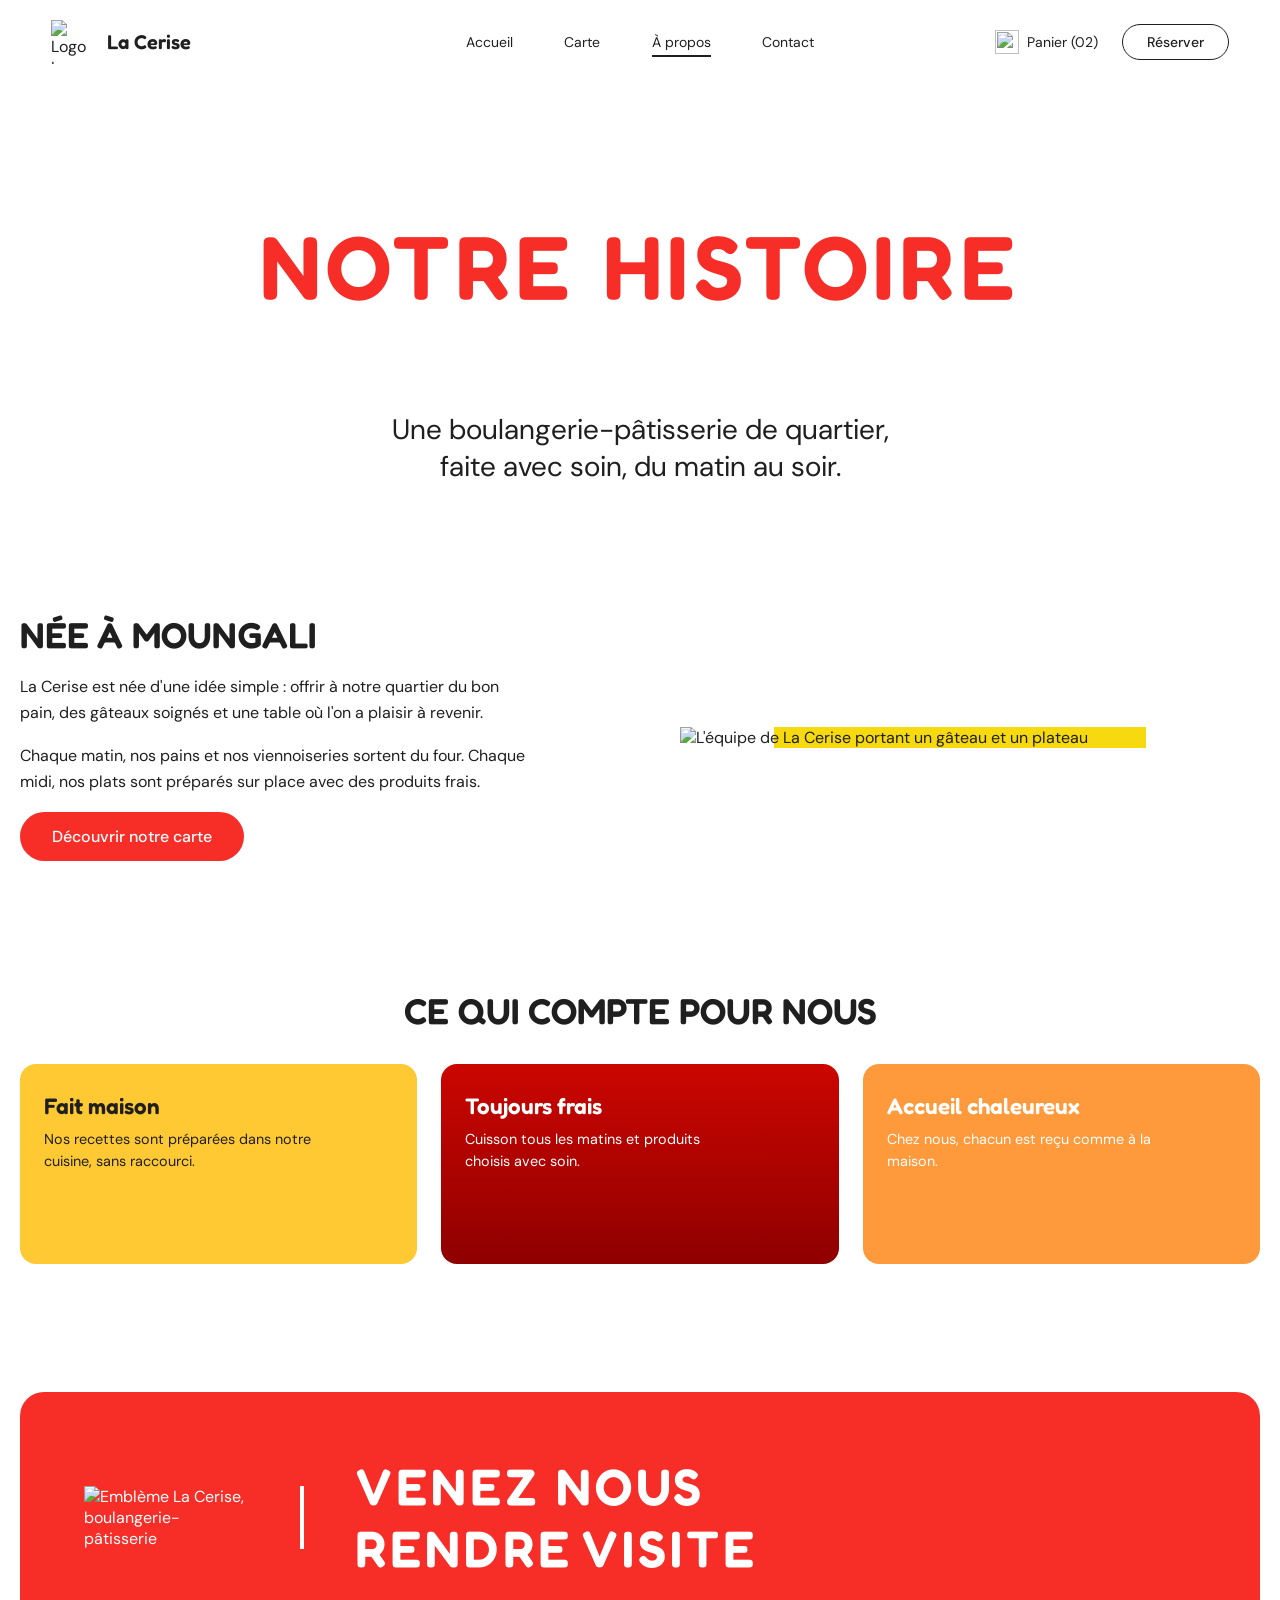
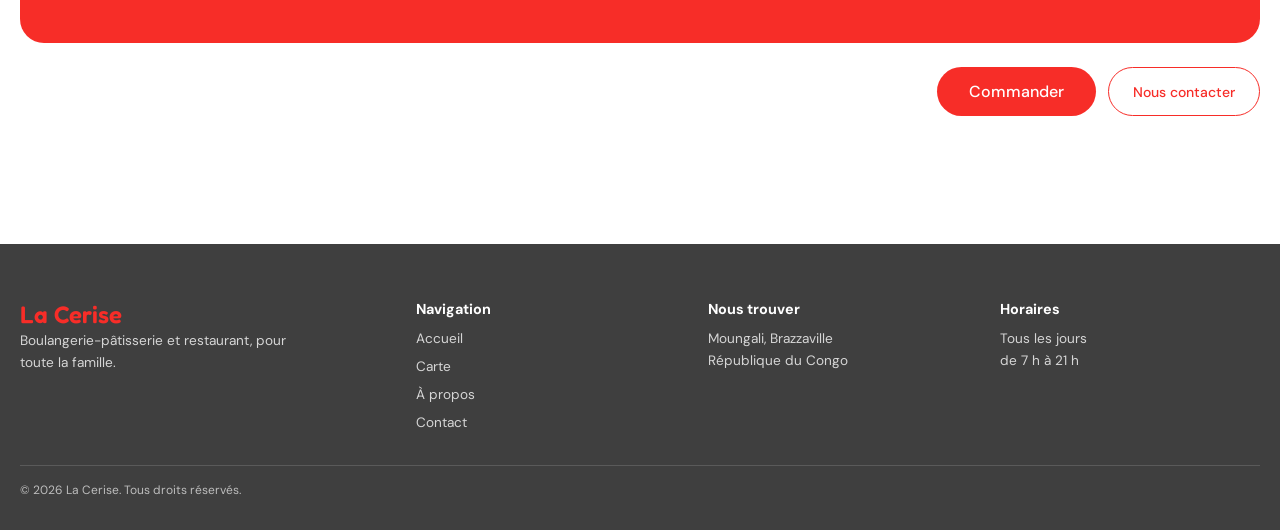
==== src/pages/apropos.html @ cfe27e01 "Conception" ====
<!DOCTYPE html>
<html lang="fr">
<head>
	<meta charset="UTF-8">
	<meta name="viewport" content="width=device-width, initial-scale=1.0">
	<title>À propos - La Cerise</title>
	<link rel="stylesheet" href="./styles/apropos.css">
</head>
<body>
	<header class="__header">
		<a class="__brand" href="./index.html">
			<img class="__brand-logo" src="./assets/logo.png" alt="Logo La Cerise, emblème">
			<span class="__brand-name">La Cerise</span>
		</a>
		<nav class="__nav" aria-label="Navigation principale">
			<ul>
				<li><a href="./index.html">Accueil</a></li>
				<li><a href="./carte.html">Carte</a></li>
				<li><a href="./apropos.html" aria-current="page">À propos</a></li>
				<li><a href="./contact.html">Contact</a></li>
			</ul>
		</nav>
		<div class="__end_header">
			<a class="__panier" href="#" aria-label="Voir le panier">
				<img src="./assets/panier.png" alt=""><span>Panier (02)</span>
			</a>
			<button type="button" class="btn-secondary" id="btn-reserved">Réserver</button>
		</div>
	</header>

	<main>
		<section class="__page-hero">
			<h1 class="__main-title __page-titre">Notre histoire</h1>
			<p class="__main-cta-text">Une boulangerie-pâtisserie de quartier,<br>faite avec soin, du matin au soir.</p>
		</section>

		<section class="__histoire">
			<div class="__histoire-texte">
				<h2>Née à Moungali</h2>
				<p>La Cerise est née d'une idée simple : offrir à notre quartier du bon pain, des gâteaux soignés et une table où l'on a plaisir à revenir.</p>
				<p>Chaque matin, nos pains et nos viennoiseries sortent du four. Chaque midi, nos plats sont préparés sur place avec des produits frais.</p>
				<a class="btn-primary" href="./carte.html">Découvrir notre carte</a>
			</div>
			<div class="__histoire-visuel">
				<img src="./assets/equipe.png" alt="L'équipe de La Cerise portant un gâteau et un plateau">
			</div>
		</section>

		<section class="__valeurs" aria-labelledby="titre-valeurs">
			<h2 class="__section-title" id="titre-valeurs">Ce qui compte pour nous</h2>
			<div class="__valeurs-grille">
				<article class="__valeur __jaune"><h3>Fait maison</h3><p>Nos recettes sont préparées dans notre cuisine, sans raccourci.</p></article>
				<article class="__valeur __rouge"><h3>Toujours frais</h3><p>Cuisson tous les matins et produits choisis avec soin.</p></article>
				<article class="__valeur __orange"><h3>Accueil chaleureux</h3><p>Chez nous, chacun est reçu comme à la maison.</p></article>
			</div>
		</section>

		<section class="__marque" aria-label="Réserver ou commander">
			<div class="__marque-bloc">
				<img src="./assets/logo-blanc.png" alt="Emblème La Cerise, boulangerie-pâtisserie">
				<p>Venez nous<br>rendre visite</p>
			</div>
			<div class="__marque-actions">
				<a class="btn-primary" href="./carte.html">Commander</a>
				<a class="btn-secondary __rouge-bord" href="./contact.html">Nous contacter</a>
			</div>
		</section>
	</main>

	<footer class="__pied">
		<div class="__pied-contenu">
			<div class="__pied-col"><strong>La Cerise</strong><p>Boulangerie-pâtisserie et restaurant, pour toute la famille.</p></div>
			<div class="__pied-col"><h3>Navigation</h3><ul><li><a href="./index.html">Accueil</a></li><li><a href="./carte.html">Carte</a></li><li><a href="./apropos.html">À propos</a></li><li><a href="./contact.html">Contact</a></li></ul></div>
			<div class="__pied-col"><h3>Nous trouver</h3><p>Moungali, Brazzaville<br>République du Congo</p></div>
			<div class="__pied-col"><h3>Horaires</h3><p>Tous les jours<br>de 7 h à 21 h</p></div>
		</div>
		<p class="__pied-droits">© 2026 La Cerise. Tous droits réservés.</p>
	</footer>
</body>
</html>
---- src/pages/styles/apropos.css ----
/* ---------- apropos.css ---------- */
@import url('../../themes/global.css');

.__page-hero { display: flex; flex-direction: column; align-items: center; text-align: center; padding: clamp(24px, 5vw, 64px) 16px clamp(16px, 3vw, 32px); }
.__page-titre { font-size: clamp(2.5rem, 7vw, 6rem); }

/* Histoire */
.__histoire { display: grid; grid-template-columns: 1fr 1fr; align-items: center; gap: 40px; width: min(100% - 32px, 1240px); margin-inline: auto; padding-block: clamp(32px, 5vw, 72px); }
.__histoire-texte { display: flex; flex-direction: column; align-items: flex-start; gap: 18px; }
.__histoire-texte h2 { font-size: clamp(1.5rem, 3vw, 2.25rem); text-transform: uppercase; }
.__histoire-texte p { max-width: 46ch; line-height: 1.6; }
.__histoire-visuel { display: flex; justify-content: center; background: linear-gradient(#F7D90F, #F7D90F) center / 62% 100% no-repeat; }
.__histoire-visuel img { width: 100%; max-width: 560px; }

/* Valeurs */
.__valeurs { width: min(100% - 32px, 1240px); margin-inline: auto; padding-block: clamp(32px, 5vw, 64px); }
.__valeurs-grille { display: grid; grid-template-columns: repeat(3, 1fr); gap: 24px; }
.__valeur { display: flex; flex-direction: column; gap: 10px; min-height: 200px; padding: 28px 24px; border-radius: 16px; color: var(--encre); }
.__valeur h3 { font-size: 1.4rem; }
.__valeur p { font-size: .9rem; line-height: 1.5; max-width: 28ch; }
.__jaune { background: var(--beurre); }
.__orange { background: #FF9A3C; color: #fff; }
.__rouge { background: linear-gradient(180deg, var(--cerise), #8F0000); color: #fff; }

@media (max-width: 900px) {
    .__histoire { grid-template-columns: 1fr; }
    .__valeurs-grille { grid-template-columns: 1fr; }
}
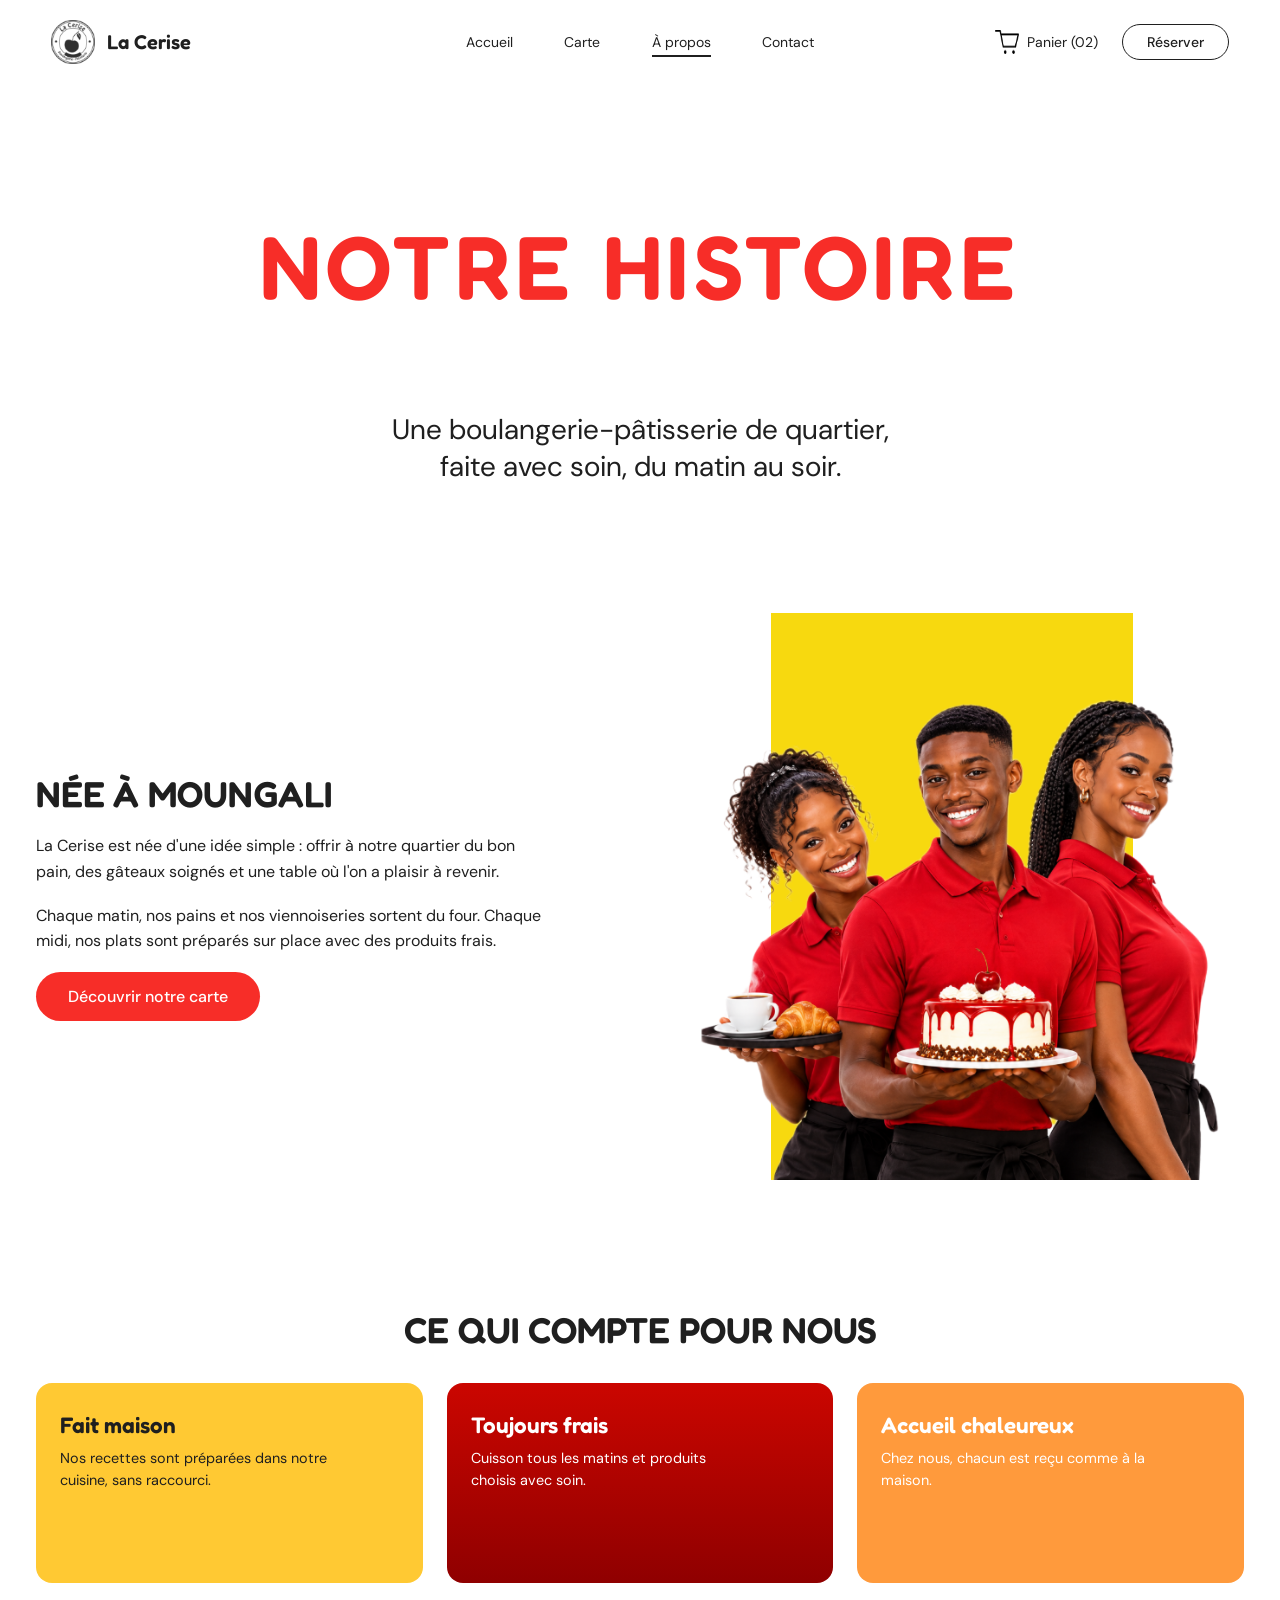
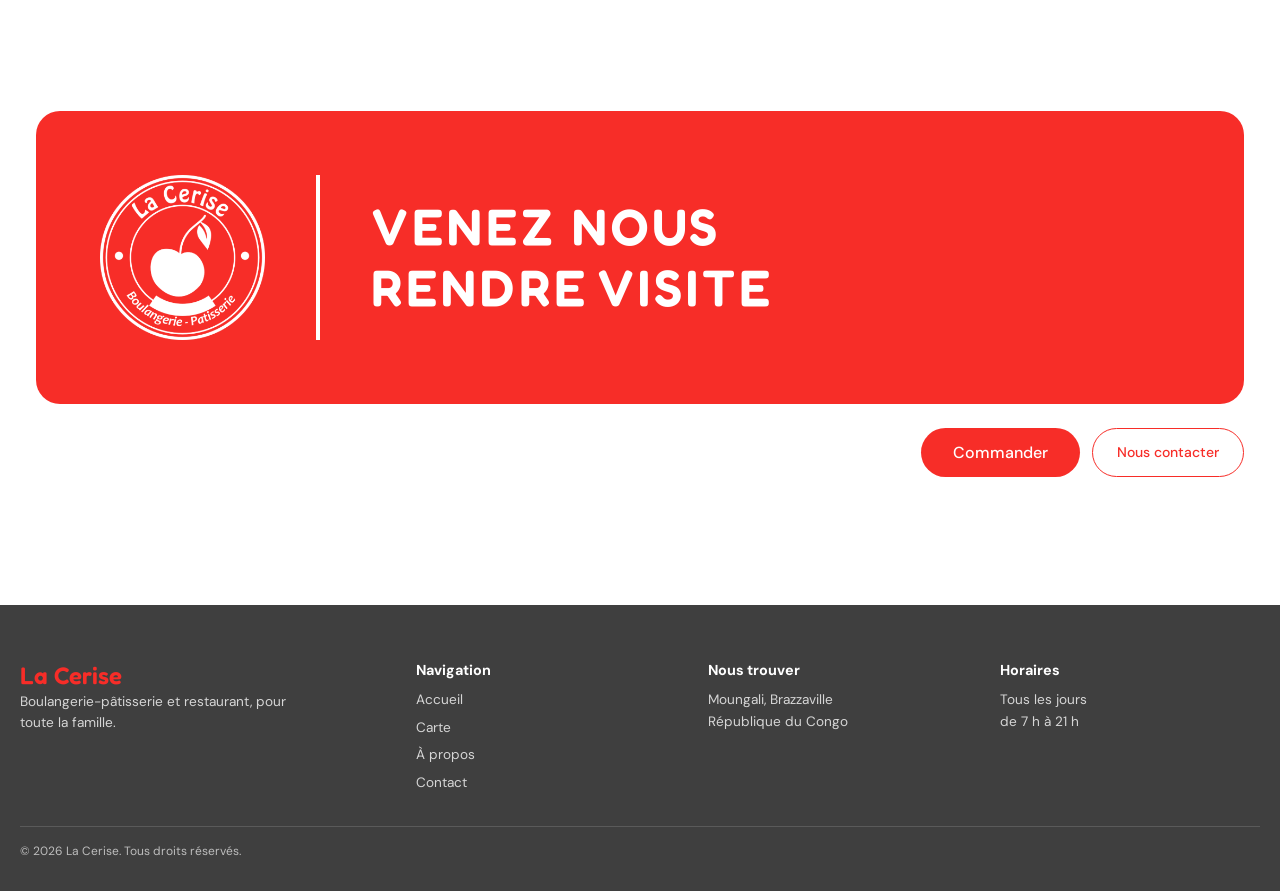
==== commit c1a27a21: "Mise a jour des pages, du responsive et du favicon" ====
--- a/src/pages/apropos.html
+++ b/src/pages/apropos.html
@@ -4,30 +4,49 @@
 	<meta charset="UTF-8">
 	<meta name="viewport" content="width=device-width, initial-scale=1.0">
 	<title>À propos - La Cerise</title>
+	<meta name="description" content="L'histoire de La Cerise, boulangerie-pâtisserie de quartier à Moungali, Brazzaville, faite avec soin du matin au soir.">
+	<link rel="icon" type="image/png" href="../../favicon.png">
+	<link rel="apple-touch-icon" href="../../favicon.png">
+	<meta property="og:type" content="website">
+	<meta property="og:site_name" content="La Cerise">
+	<meta property="og:locale" content="fr_FR">
+	<meta property="og:title" content="À propos - La Cerise">
+	<meta property="og:description" content="L'histoire de La Cerise, boulangerie-pâtisserie de quartier à Moungali, Brazzaville, faite avec soin du matin au soir.">
+	<meta property="og:image" content="../../assets/img.png">
+	<meta property="og:url" content="./apropos.html">
+	<meta name="twitter:card" content="summary_large_image">
+	<meta name="twitter:title" content="À propos - La Cerise">
+	<meta name="twitter:description" content="L'histoire de La Cerise, boulangerie-pâtisserie de quartier à Moungali, Brazzaville, faite avec soin du matin au soir.">
+	<meta name="twitter:image" content="../../assets/img.png">
 	<link rel="stylesheet" href="./styles/apropos.css">
 </head>
 <body>
-	<header class="__header">
-		<a class="__brand" href="./index.html">
-			<img class="__brand-logo" src="./assets/logo.png" alt="Logo La Cerise, emblème">
+    <header class="__header">
+		<a class="__brand" href="../../index.html">
+			<img class="__brand-logo" src="../../assets/logo.png" alt="Logo La Cerise, emblème">
 			<span class="__brand-name">La Cerise</span>
 		</a>
+		<input type="checkbox" id="nav-toggle" class="__nav-toggle" aria-label="Ouvrir le menu">
+		<label for="nav-toggle" class="__nav-toggle-label" aria-label="Ouvrir le menu">
+			<span class="__nav-toggle-barre" aria-hidden="true"></span>
+			<span class="__nav-toggle-barre" aria-hidden="true"></span>
+			<span class="__nav-toggle-barre" aria-hidden="true"></span>
+		</label>
 		<nav class="__nav" aria-label="Navigation principale">
 			<ul>
-				<li><a href="./index.html">Accueil</a></li>
-				<li><a href="./carte.html">Carte</a></li>
+				<li><a href="../../index.html">Accueil</a></li>
+				<li><a href="carte.html">Carte</a></li>
 				<li><a href="./apropos.html" aria-current="page">À propos</a></li>
 				<li><a href="./contact.html">Contact</a></li>
 			</ul>
 		</nav>
 		<div class="__end_header">
 			<a class="__panier" href="#" aria-label="Voir le panier">
-				<img src="./assets/panier.png" alt=""><span>Panier (02)</span>
+				<img src="../../assets/panier.png" alt=""><span>Panier (02)</span>
 			</a>
 			<button type="button" class="btn-secondary" id="btn-reserved">Réserver</button>
 		</div>
 	</header>
-
 	<main>
 		<section class="__page-hero">
 			<h1 class="__main-title __page-titre">Notre histoire</h1>
@@ -42,7 +61,7 @@
 				<a class="btn-primary" href="./carte.html">Découvrir notre carte</a>
 			</div>
 			<div class="__histoire-visuel">
-				<img src="./assets/equipe.png" alt="L'équipe de La Cerise portant un gâteau et un plateau">
+				<img src="../../assets/equipe.png" alt="L'équipe de La Cerise portant un gâteau et un plateau">
 			</div>
 		</section>
 
@@ -57,7 +76,7 @@
 
 		<section class="__marque" aria-label="Réserver ou commander">
 			<div class="__marque-bloc">
-				<img src="./assets/logo-blanc.png" alt="Emblème La Cerise, boulangerie-pâtisserie">
+				<img src="../../assets/logo_white.png" alt="Emblème La Cerise, boulangerie-pâtisserie">
 				<p>Venez nous<br>rendre visite</p>
 			</div>
 			<div class="__marque-actions">
@@ -70,7 +89,7 @@
 	<footer class="__pied">
 		<div class="__pied-contenu">
 			<div class="__pied-col"><strong>La Cerise</strong><p>Boulangerie-pâtisserie et restaurant, pour toute la famille.</p></div>
-			<div class="__pied-col"><h3>Navigation</h3><ul><li><a href="./index.html">Accueil</a></li><li><a href="./carte.html">Carte</a></li><li><a href="./apropos.html">À propos</a></li><li><a href="./contact.html">Contact</a></li></ul></div>
+			<div class="__pied-col"><h3>Navigation</h3><ul><li><a href="../../index.html">Accueil</a></li><li><a href="./carte.html">Carte</a></li><li><a href="./apropos.html">À propos</a></li><li><a href="./contact.html">Contact</a></li></ul></div>
 			<div class="__pied-col"><h3>Nous trouver</h3><p>Moungali, Brazzaville<br>République du Congo</p></div>
 			<div class="__pied-col"><h3>Horaires</h3><p>Tous les jours<br>de 7 h à 21 h</p></div>
 		</div>
--- a/src/pages/styles/apropos.css
+++ b/src/pages/styles/apropos.css
@@ -25,4 +25,4 @@
 @media (max-width: 900px) {
     .__histoire { grid-template-columns: 1fr; }
     .__valeurs-grille { grid-template-columns: 1fr; }
-}+}
